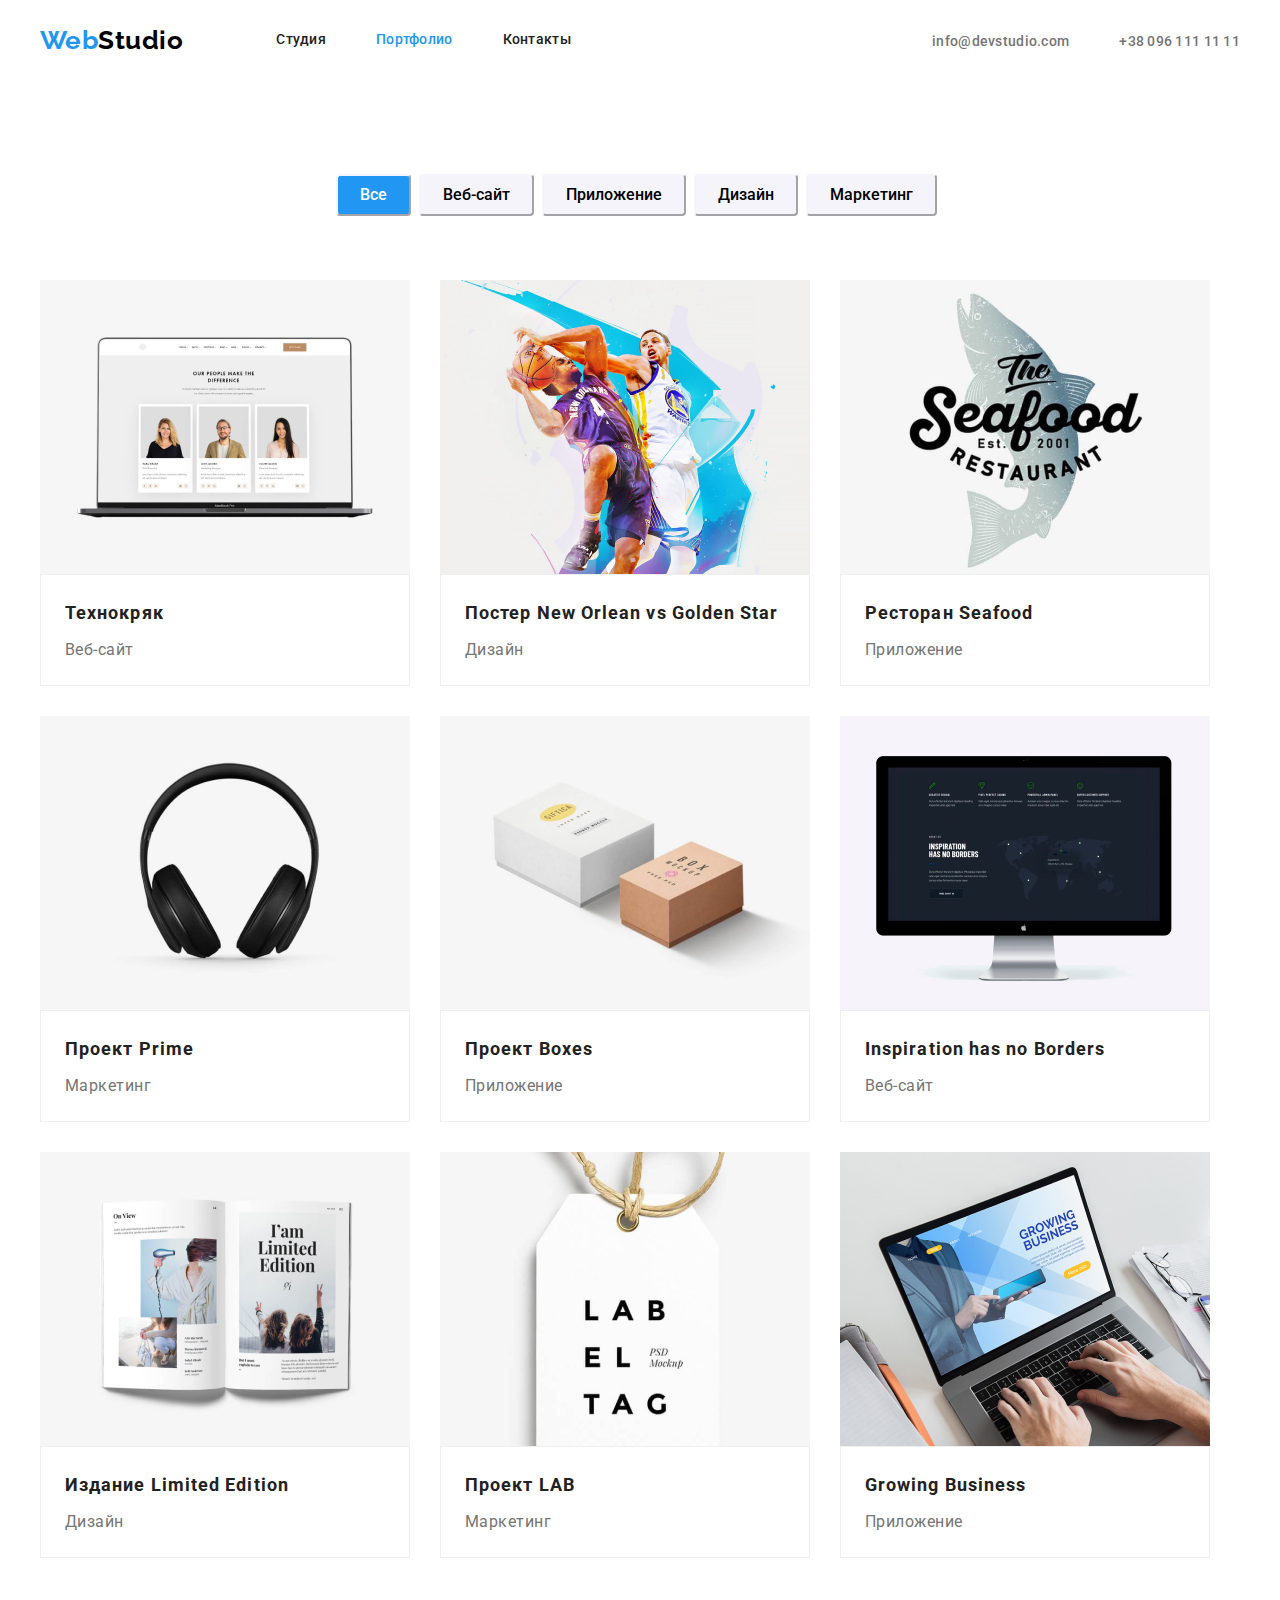
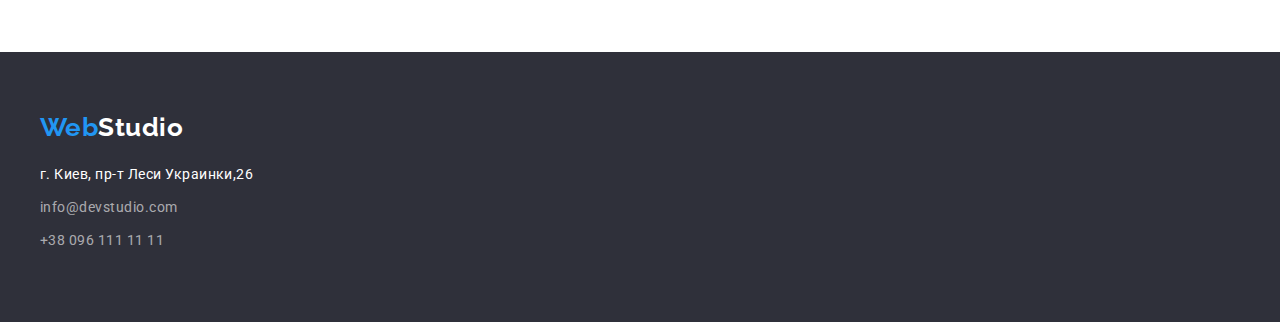
==== portfolio.html @ 83ccd25c "a" ====
<!DOCTYPE html>
<html lang="ru">

<head>
    <meta charset="UTF-8">
    <meta http-equiv="X-UA-Compatible" content="IE=edge">
    <meta name="viewport" content="width=dewice-width,initial-scale=1.0">
    <title>WebStudio</title>
    <link
        href="https://fonts.googleapis.com/css2?family=Raleway:wght@700&family=Roboto:wght@400;500;700;900&display=swap"
        rel="stylesheet">
    <link rel="stylesheet" href="https://cdnjs.cloudflare.com/ajax/libs/modern-normalize/1.1.0/modern-normalize.min.css"
        integrity="sha512-wpPYUAdjBVSE4KJnH1VR1HeZfpl1ub8YT/NKx4PuQ5NmX2tKuGu6U/JRp5y+Y8XG2tV+wKQpNHVUX03MfMFn9Q=="
        crossorigin="anonymous" referrerpolicy="no-referrer" />
    <link rel="stylesheet" href="./css/styles.css">
</head>

<body>
    <header>
        <div class="container nav">
            <nav>
                <a href="./index.html" class="logo header"><span>Web</span>Studio</a>
                <ul class="site-nav list">
                    <li class="link-nav"><a href="./index.html" class="nav link-nav">Студия</a></li>
                    <li class="link-nav"><a href="./portfolio.html" class="nav link-nav current">Портфолио</a></li>
                    <li class="link-nav"><a href="" class="nav link-nav">Контакты</a></li>
                </ul>
            </nav>
            <ul class="auto-naw list">
                <li class="link-nav"><a href="mailto:info@devstudio.com"
                        class="contacts link-nav">info@devstudio.com</a>
                </li>
                <li class="link-nav"><a href="tel:+380961111111" class="contacts link-nav">+38 096 111 11 11</a></li>
            </ul>
        </div>
    </header>
    <main>
        <section>
            <div class="container portfolio">
                <h1 class="delete">Магазин</h1>
                <ul class="button list">
                    <li class="link"><button class="button-portfolio activ" type="button">Все</button></li>
                    <li class="link"><button class="button-portfolio" type="button">Веб-сайт</button></li>
                    <li class="link"><button class="button-portfolio" type="button">Приложение</button></li>
                    <li class="link"><button class="button-portfolio" type="button">Дизайн</button></li>
                    <li class="link"><button class="button-portfolio" type="button">Маркетинг</button></li>
                </ul>
                <ul class="portfolio list">
                    <li class="link">
                        <img src="./images/portfolio/ноутбук.jpg" alt="ноутбук">
                        <div class="text-container">
                            <h2 class="title">Технокряк</h2>
                            <p class="text">Веб-сайт</p>
                        </div>
                    </li>
                    <li class="link">
                        <img src="./images/portfolio/баскетбол.jpg" alt="баскетбол">
                        <div class="text-container">
                            <h2 class="title">Постер New Orlean vs Golden Star</h2>
                            <p class="text">Дизайн</p>
                        </div>
                    </li>
                    <li class="link">
                        <img src="./images/portfolio/ресторан.jpg" alt="лого ресторана">
                        <div class="text-container">
                            <h2 class="title">Ресторан Seafood</h2>
                            <p class="text">Приложение</p>
                        </div>
                    </li>
                    <li class="link">
                        <img src="./images/portfolio/наушники.jpg" alt="наушники">
                        <div class="text-container">
                            <h2 class="title">Проект Prime</h2>
                            <p class="text">Маркетинг</p>
                        </div>
                    </li>
                    <li class="link">
                        <img src="./images/portfolio/коробки.jpg" alt="коробки">
                        <div class="text-container">
                            <h2 class="title">Проект Boxes</h2>
                            <p class="text">Приложение</p>
                        </div>
                    </li>
                    <li class="link">
                        <img src="./images/portfolio/монитор.jpg" alt="монитор">
                        <div class="text-container">
                            <h2 class="title">Inspiration has no Borders</h2>
                            <p class="text">Веб-сайт</p>
                        </div>
                    </li>
                    <li class="link">
                        <img src="./images/portfolio/книга.jpg" alt="открытая книга">
                        <div class="text-container">
                            <h2 class="title">Издание Limited Edition</h2>
                            <p class="text">Дизайн</p>
                        </div>
                    </li>
                    <li class="link">
                        <img src="./images/portfolio/лейбл.jpg" alt="лейбл">
                        <div class="text-container">
                            <h2 class="title">Проект LAB</h2>
                            <p class="text">Маркетинг</p>
                        </div>
                    </li>
                    <li class="link">
                        <img src="./images/portfolio/ноутбук2.jpg" alt="работа за ноутбуком">
                        <div class="text-container">
                            <h2 class="title">Growing Business</h2>
                            <p class="text">Приложение</p>
                        </div>
                    </li>
                </ul>
            </div>
        </section>
    </main>
    <footer>
        <div class="container footer">
            <a href="./index.html" class="logo footer"><span>Web</span>Studio</a>
            <address>
                <ul class="address list">
                    <li class="link">
                        <a href="" class="city">г. Киев, пр-т Леси Украинки,26</a>
                    </li>
                    <li class="link">
                        <a href="mailto:info@devstudio.com" class="mail">info@devstudio.com</a>
                    </li>
                    <li class="link">
                        <a href="tel:380961111111" class="mail">+38 096 111 11 11</a>
                    </li>
                </ul>
            </address>
        </div>
    </footer>
</body>
---- css/styles.css ----
:root {
    --praimeri-text-color: #212121;
    --title-text-color: #757575;
    --accent-color: #2196F3;
    --white-color: #ffffff;
    --backgraund-section-color: #F5F4FA;
    --hero-footer-background-color: #2F303A;
}

body {
    background-color: #fff;
    color: var(--praimeri-text-color);
    font-family: Roboto, sans-serif;
    font-size: 16px;
    letter-spacing: 0.03em;
    margin: 0;
}

.link-nav,
.link {
    text-decoration: none;
}

.list {
    list-style: none;
    padding: 0;
    margin: 0;
}

button {
    font-family: inherit;
}

/* logo */

.logo {
    font-family: Raleway, sans-serif;
    font-size: 26px;
    font-weight: 700;
    line-height: 1.19;
    text-decoration: none;
}

.logo.header {
    color: #000;
    margin-right: 93px;
}

.logo.footer {
    display: inline-block;
    color: var(--white-color);
    margin-bottom: 20px;
}

span {
    color: var(--accent-color);
}

/* site nav */

nav {
    display: flex;
    align-items: center;
}

.nav.link-nav,
.contacts.link-nav {
    font-size: 14px;
    font-weight: 500;
    line-height: 1.14;
    letter-spacing: 0.02em;
    text-align: left;
    text-decoration: none;
}

.site-nav {
    display: flex;
}

.site-nav.list .link-nav {
    display: block;
    margin-right: 50px;
    padding-top: 32px;
    padding-bottom: 32px;

    color: var(--praimeri-text-color);
}

.site-nav .link-nav:last-child {
    margin-right: 0;
}

.site-nav .link-nav.current {
    color: var(--accent-color);
}

.auto-naw.list .link-nav {
    color: var(--title-text-color);
}

.auto-naw .link-nav:hover,
.auto-naw .link-nav:focus {
    color: var(--accent-color);
}

.site-nav .link-nav:hover,
.site-nav .link-nav:focus {
    color: var(--accent-color);
}

.auto-naw.list {
    display: flex;
    margin-left: auto;
}

.auto-naw .link-nav+.link-nav {
    margin-left: 50px;
}

/* hero */

.hero {
    background-color: #2F303A;
    text-align: center;
    padding-top: 200px;

    min-height: 600px;
    margin-left: auto;
    margin-right: auto;
    background-color: rgba(47, 48, 58, 0.4);
    background-image: url(../images/head/bacground.jpg);
    background-repeat: no-repeat;
    background-position: center;
    background-size: cover;
}

.hero-title {
    color: var(--white-color);
    font-size: 44px;
    font-weight: 900;
    line-height: 1.36;
    letter-spacing: 0.06em;
    text-align: center;
    text-transform: uppercase;
    margin-top: 0;
    margin-bottom: 30px;
}

/* section */

section {
    padding-top: 94px;
    padding-bottom: 94px;
}


.section.team {
    background-color: var(--backgraund-section-color);
}

.section-title {
    font-size: 36px;
    line-height: 1.67;
    text-align: center;
    margin-top: 0;
    margin-bottom: 50px;
}

.delete {
    font-size: 0px;
}

/* feature */

.feature.list {
    display: flex;
}

.link:last-child {
    margin-right: 0;
}

.feature .title {
    font-size: 14px;
    line-height: 1.14;
    text-align: left;
    text-transform: uppercase;
    margin-top: 0;
    margin-bottom: 10px;
}

.feature .text {
    font-size: 14px;
    line-height: 1.71;
    text-align: left;
    margin: 0;
}

.link {
    width: 270px;
    margin-right: 30px;
}

.image.list .link,
.portfolio .link {
    width: 370px;
}

.image.list {
    display: flex;
}

.team.list {
    display: flex;
}

.team .name {
    font-size: 16px;
    font-weight: 500;
    line-height: 1.19;
    text-align: center;
    margin-top: 30px;
    margin-bottom: 10px;
}

.team .text {
    line-height: 1.19;
    text-align: center;
    color: var(--title-text-color);
    margin-top: 0;
    margin-bottom: 30px;
}

.team .link {
    background-color: var(--white-color);
}

.portfolio.list {
    display: flex;
    flex-wrap: wrap;
    text-align: left;
}

.portfolio .link:nth-child(3n) {
    margin-right: 0px;
}

.portfolio .link:not(:nth-last-child(-n+3)) {
    margin-bottom: 30px;
}


.portfolio.list .title {
    font-size: 18px;
    line-height: 2;
    letter-spacing: 0.06em;
    margin-top: 0;
    margin-bottom: 4px;
}

.portfolio .text {
    line-height: 1.88;
    color: var(--title-text-color);
    margin: 0;
}

.text-container {
    padding: 20px 24px;
    border: 1px solid #EEEEEE;
}

img {
    display: block;
}

/* button */

.buttons {
    border-radius: 4px;
    padding: 10px 32px;
    border: 0;


    color: var(--white-color);
    background-color: var(--accent-color);
    font-weight: 700;
    line-height: 1.88;
    letter-spacing: 0.06em;
    cursor: pointer;
}

.button-portfolio {
    background: var(--backgraund-section-color);
    font-size: 16px;
    font-weight: 500;
    line-height: 1.63;
    border-radius: 4px;
    padding: 6px 22px;
    border-color: var(--backgraund-section-color);
}

.button-portfolio:hover,
.button-portfolio:focus {
    color: var(--white-color);
    background-color: var(--accent-color);
}

.button.list {
    display: flex;
    margin-top: 0;
    margin-bottom: 34px;
    justify-content: center;
}

.button.list .link {
    margin-right: 8px;
    width: auto;
}

/* footer */

footer {
    background-color: var(--hero-footer-background-color);
}

.address.list {}

.address .city {
    display: inline-block;
    margin-bottom: 9px;

    color: var(--white-color);
    font-style: normal;
    font-size: 14px;
    line-height: 1.71;
    text-align: left;
    text-decoration: none;
}

.address .mail {
    display: inline-block;
    margin-bottom: 9px;

    color: rgba(255, 255, 255, 0.6);
    font-style: normal;
    font-size: 14px;
    line-height: 1.71;
    text-align: left;
    text-decoration: none;
}

.address .mail:hover,
:focus {
    color: var(--accent-color);
}

.button-portfolio.activ {
    color: var(--white-color);
    background-color: var(--accent-color);
}

.container {
    width: 1200px;
    padding-left: 15px;
    padding-right: 15px;
    margin: 0 auto;


    /* outline: 2px solid #000; */
}

.container.footer {
    padding-top: 60px;
    padding-bottom: 60px;
}

.container.nav {
    display: flex;
    align-items: center;
    max-height: 80px;
}

.section.about {
    padding-top: 0;
}
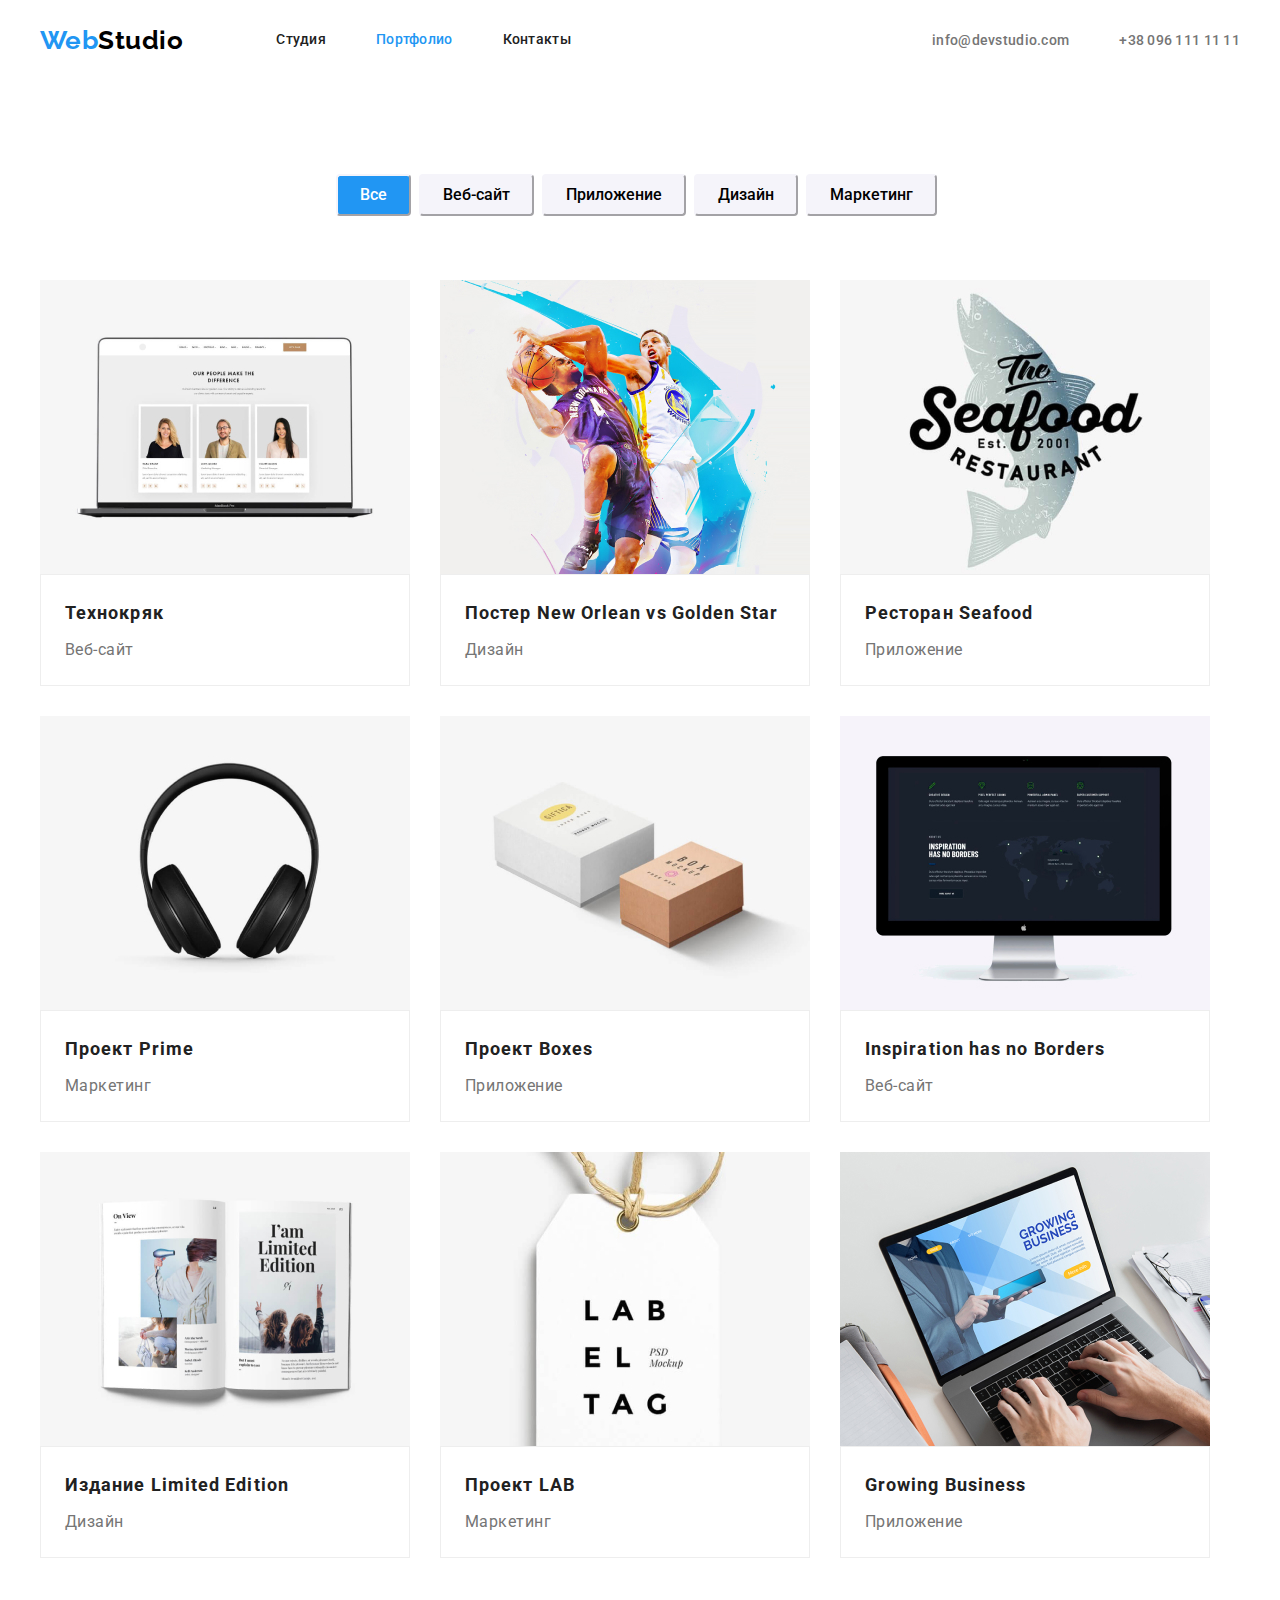
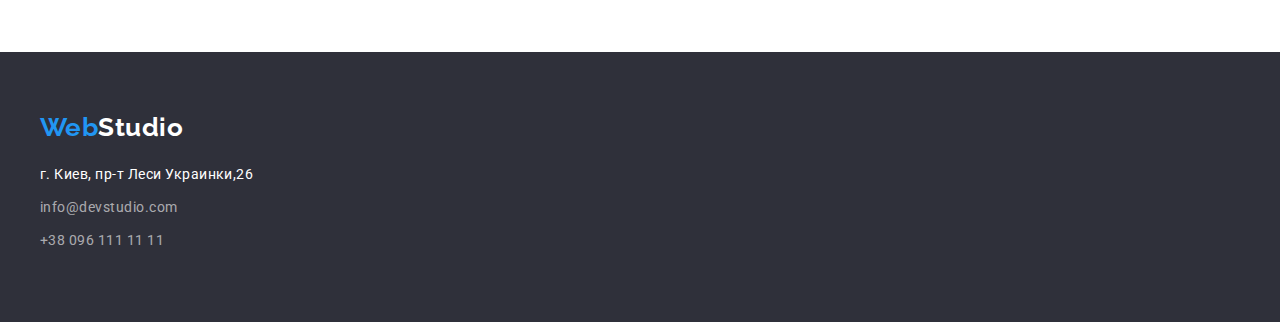
==== commit daf900f4: "test" ====
--- a/portfolio.html
+++ b/portfolio.html
@@ -27,8 +27,7 @@
                 </ul>
             </nav>
             <ul class="auto-naw list">
-                <li class="link-nav"><a href="mailto:info@devstudio.com"
-                        class="contacts link-nav">info@devstudio.com</a>
+                <li class="link-nav"><a href="mailto:info@devstudio.com" class="contacts link-nav">info@devstudio.com</a>
                 </li>
                 <li class="link-nav"><a href="tel:+380961111111" class="contacts link-nav">+38 096 111 11 11</a></li>
             </ul>
--- a/css/styles.css
+++ b/css/styles.css
@@ -75,14 +75,13 @@
 
 .site-nav {
     display: flex;
+    padding-top: 32px;
+    padding-bottom: 32px;
 }
 
 .site-nav.list .link-nav {
     display: block;
     margin-right: 50px;
-    padding-top: 32px;
-    padding-bottom: 32px;
-
     color: var(--praimeri-text-color);
 }
 
@@ -118,22 +117,22 @@
 }
 
 /* hero */
-
+/* 
 .hero {
-    background-color: #2F303A;
     text-align: center;
     padding-top: 200px;
 
+    width: 1600px;
     min-height: 600px;
     margin-left: auto;
     margin-right: auto;
     background-color: rgba(47, 48, 58, 0.4);
     background-image: url(../images/head/bacground.jpg);
+    background-color: red;
     background-repeat: no-repeat;
     background-position: center;
     background-size: cover;
 }
-
 .hero-title {
     color: var(--white-color);
     font-size: 44px;
@@ -144,7 +143,7 @@
     text-transform: uppercase;
     margin-top: 0;
     margin-bottom: 30px;
-}
+} */
 
 /* section */
 
@@ -194,6 +193,12 @@
     line-height: 1.71;
     text-align: left;
     margin: 0;
+}
+
+.feature .title::before{
+    content: "";
+    display: block;
+    height: 120px;
 }
 
 .link {
@@ -377,7 +382,6 @@
 .container.nav {
     display: flex;
     align-items: center;
-    max-height: 80px;
 }
 
 .section.about {
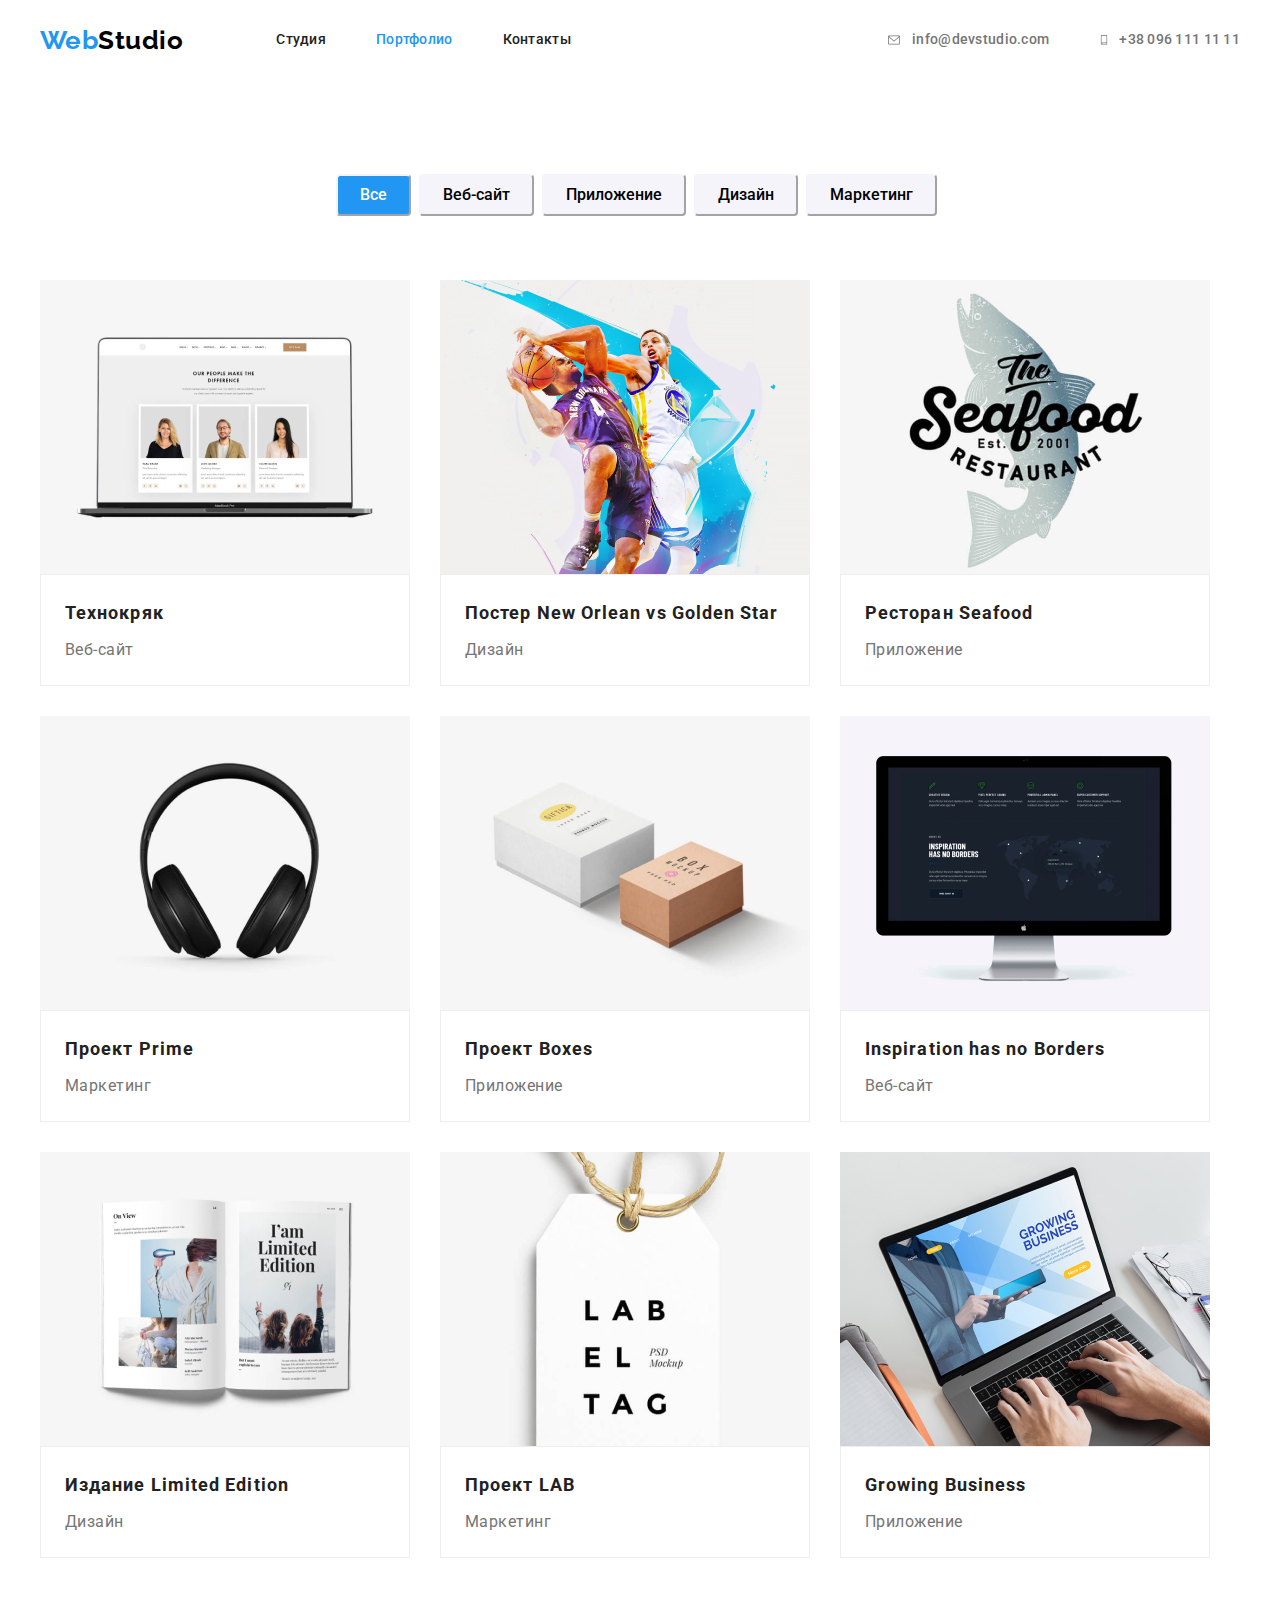
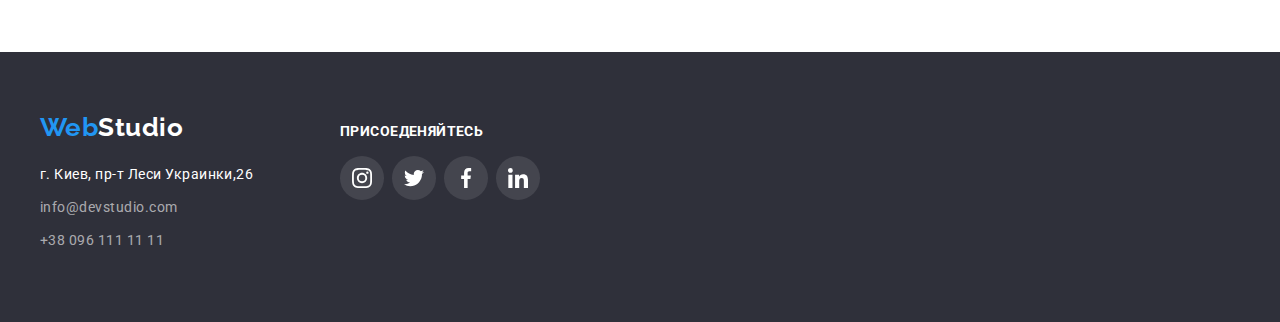
==== commit 69ddb8af: "4 home work" ====
--- a/portfolio.html
+++ b/portfolio.html
@@ -27,9 +27,19 @@
                 </ul>
             </nav>
             <ul class="auto-naw list">
-                <li class="link-nav"><a href="mailto:info@devstudio.com" class="contacts link-nav">info@devstudio.com</a>
+                <li class="link-nav">
+                    <svg class="envelope" width="16" height="12">
+                        <use href="./images/icon.svg/symbol-defs.svg#icon-envelope"> </use>
+                    </svg>
+                    <a href="mailto:info@devstudio.com" class="contacts link-nav">
+                        info@devstudio.com</a>
                 </li>
-                <li class="link-nav"><a href="tel:+380961111111" class="contacts link-nav">+38 096 111 11 11</a></li>
+                <li class="link-nav">
+                    <svg class="smartphone" width="10" height="16">
+                        <use href="./images/icon.svg/symbol-defs.svg#icon-smartphone"> </use>
+                    </svg>
+                    <a href="tel:+380961111111" class="contacts link-nav">+38 096 111 11 11</a>
+                </li>
             </ul>
         </div>
     </header>
@@ -114,20 +124,65 @@
     </main>
     <footer>
         <div class="container footer">
-            <a href="./index.html" class="logo footer"><span>Web</span>Studio</a>
-            <address>
-                <ul class="address list">
-                    <li class="link">
-                        <a href="" class="city">г. Киев, пр-т Леси Украинки,26</a>
-                    </li>
-                    <li class="link">
-                        <a href="mailto:info@devstudio.com" class="mail">info@devstudio.com</a>
-                    </li>
-                    <li class="link">
-                        <a href="tel:380961111111" class="mail">+38 096 111 11 11</a>
-                    </li>
-                </ul>
-            </address>
+            <div class="flex">
+                <div>
+                    <a href="./index.html" class="logo footer"><span>Web</span>Studio</a>
+                    <address>
+                        <ul class="address list">
+                            <li class="link">
+                                <a href="" class="city">г. Киев, пр-т Леси Украинки,26</a>
+                            </li>
+                            <li class="link">
+                                <a href="mailto:info@devstudio.com" class="mail">info@devstudio.com</a>
+                            </li>
+                            <li class="link">
+                                <a href="tel:380961111111" class="mail">+38 096 111 11 11</a>
+                            </li>
+                        </ul>
+                    </address>
+                </div>
+                <div class="footer-icon">
+                    <h3 class="footer title">ПРИСОЕДЕНЯЙТЕСЬ</h3>
+                    <ul class="flex-icon">
+                        <li class="link-icon">
+                            <a href="https://www.instagram.com/">
+                                <div class="icon-team first-child fodt">
+                                    <svg class="instagram footer" width="44" hight="44">
+                                        <use href="./images/icon.svg/symbol-defs.svg#icon-instagram"></use>
+                                    </svg>
+                                </div>
+                            </a>
+                        </li>
+                        <li class="link-icon">
+                            <a href="https://twitter.com/">
+                                <div class="icon-team fodt">
+                                    <svg class="instagram footer" width="44" hight="44">
+                                        <use href="./images/icon.svg/symbol-defs.svg#icon-twitter"></use>
+                                    </svg>
+                                </div>
+                            </a>
+                        </li>
+                        <li class="link-icon">
+                            <a href="https://www.facebook.com/">
+                                <div class="icon-team fodt">
+                                    <svg class="instagram footer" width="44" hight="44">
+                                        <use href="./images/icon.svg/symbol-defs.svg#icon-facebook"></use>
+                                    </svg>
+                                </div>
+                            </a>
+                        </li>
+                        <li class="link-icon">
+                            <a href="https://www.linkedin.com/">
+                                <div class="icon-team fodt">
+                                    <svg class="instagram footer" width="44" hight="44">
+                                        <use href="./images/icon.svg/symbol-defs.svg#icon-linkedin"></use>
+                                    </svg>
+                                </div>
+                            </a>
+                        </li>
+                    </ul>
+                </div>
+            </div>
         </div>
     </footer>
-</body>+    </body>--- a/css/styles.css
+++ b/css/styles.css
@@ -5,6 +5,7 @@
     --white-color: #ffffff;
     --backgraund-section-color: #F5F4FA;
     --hero-footer-background-color: #2F303A;
+    --icon-color: #AFB1B8;
 }
 
 body {
@@ -95,7 +96,9 @@
 
 .auto-naw.list .link-nav {
     color: var(--title-text-color);
-}
+    display:flex;
+}
+
 
 .auto-naw .link-nav:hover,
 .auto-naw .link-nav:focus {
@@ -110,6 +113,7 @@
 .auto-naw.list {
     display: flex;
     margin-left: auto;
+    align-content: center;
 }
 
 .auto-naw .link-nav+.link-nav {
@@ -117,7 +121,7 @@
 }
 
 /* hero */
-/* 
+
 .hero {
     text-align: center;
     padding-top: 200px;
@@ -128,7 +132,7 @@
     margin-right: auto;
     background-color: rgba(47, 48, 58, 0.4);
     background-image: url(../images/head/bacground.jpg);
-    background-color: red;
+    background-color: var(--hero-footer-background-color);
     background-repeat: no-repeat;
     background-position: center;
     background-size: cover;
@@ -143,7 +147,7 @@
     text-transform: uppercase;
     margin-top: 0;
     margin-bottom: 30px;
-} */
+}
 
 /* section */
 
@@ -195,11 +199,16 @@
     margin: 0;
 }
 
-.feature .title::before{
+/* .feature .link::before{
     content: "";
     display: block;
     height: 120px;
-}
+    width: 270px;
+    background-color: var(--backgraund-section-color);
+    margin-bottom: 30px;
+    background-repeat: no-repeat;
+    background-position: center;
+} */
 
 .link {
     width: 270px;
@@ -217,6 +226,10 @@
 
 .team.list {
     display: flex;
+}
+.team.list .link{
+    box-shadow: 0px 4px 4px 0px rgba(0, 0, 0, 0.25);
+    border-radius: 4px;
 }
 
 .team .name {
@@ -232,8 +245,7 @@
     line-height: 1.19;
     text-align: center;
     color: var(--title-text-color);
-    margin-top: 0;
-    margin-bottom: 30px;
+    margin:0;
 }
 
 .team .link {
@@ -252,6 +264,13 @@
 
 .portfolio .link:not(:nth-last-child(-n+3)) {
     margin-bottom: 30px;
+}
+
+.portfolio.list .link:hover,
+.portfolio.list .link:focus{
+    box-shadow: 0px 4px 4px 0px rgba(0, 0, 0, 0.25);
+    border-radius: 4px;
+    cursor: pointer;
 }
 
 
@@ -328,8 +347,6 @@
     background-color: var(--hero-footer-background-color);
 }
 
-.address.list {}
-
 .address .city {
     display: inline-block;
     margin-bottom: 9px;
@@ -386,4 +403,175 @@
 
 .section.about {
     padding-top: 0;
+}
+
+.clients{
+    text-align: center;
+}
+
+.envelope{
+    margin-right: 10px;
+    padding: 0;
+    margin-top: 2px;
+    fill: var(--title-text-color);
+}
+
+.envelope:hover,
+.envelope:focus{
+    fill: var(--accent-color);
+    cursor: pointer;
+}
+
+.smartphone{
+    margin-right: 10px;
+    padding: 0;
+}
+
+.smartphone:hover,
+.smartphone:focus{
+    fill: var(--accent-color);
+    cursor: pointer;
+}
+
+.icon{
+    display: block;
+        height: 120px;
+        width: 270px;
+        background-color: var(--backgraund-section-color);
+        margin-bottom: 30px;
+}
+
+.antenna{
+   margin: 25px 100px;
+}
+
+.icon-team{
+    display: inline-flex;
+    width: 44px;
+    height: 44px;
+    margin: 16px 4px 30px 4px;
+}
+.team.list .first-child{
+    margin-left: 25px;
+}
+
+.instagram{
+    fill: var(--icon-color);
+    padding: 12px;
+}
+
+.instagram:hover,
+.instagram:focus{
+    fill: var(--white-color);
+}
+
+.icon-team:hover,
+.icon-team:focus{
+    background-color: var(--accent-color);
+    cursor: pointer;
+    border-radius: 50%;
+}
+
+.fon-clients{
+    width: 170px;
+    height: 92px;
+    border: 1px solid #AFB1B8
+}
+
+.fon-clients:hover,
+.fon-clients:focus{
+    border: 1px solid var(--accent-color);
+}
+
+.clients.list{
+    display:flex;
+    justify-content: center;
+}
+
+.utility{
+    fill: var(--icon-color);
+    padding: 16px 32px;
+}
+
+.utility:hover,
+.utility:focus{
+    fill: var(--accent-color);
+}
+
+a{
+    color: #fff;
+    margin: 0;
+    padding: 0;
+}
+a:hover,
+a:focus{
+    color: #fff;
+}
+
+li{
+    list-style: none;
+}
+
+.client{
+    margin-left: 15px;
+    margin-right: 15px;
+}
+.client:first-child{
+    margin-left: 0;
+}
+
+.client:last-child{
+    margin-right: 0;
+}
+
+.footer.title{
+    font-family: Roboto;
+        font-size: 14px;
+        font-weight: 700;
+        line-height: 1.14;
+        letter-spacing: 0.03em;
+        text-align: left;
+        color: #FFFFFF;
+        margin: 0;
+}
+
+.flex{
+    display: flex;
+}
+
+.flex-icon{
+    display: flex;
+    margin: 0;
+    padding: 0;
+}
+
+.flex-icon .link-icon{
+    margin: 0;
+    padding:0;
+    text-align: center;
+}
+
+.footer-icon{
+    width: 210px;
+    margin-top: 12px;
+}
+
+.instagram.footer{
+    fill: var(--white-color);  
+}
+
+.flex-icon .fodt{
+    border-radius: 50%;
+    background-color: rgba(255, 255, 255, 0.1);
+}
+
+.icon-team.first-child.fodt{
+    margin-left: 0;
+}
+
+.flex-icon .fodt:hover,
+.flex-icon .fodt:hover{
+    background-color: var(--accent-color);
+    border-radius: 50%;
+    cursor: pointer;
 }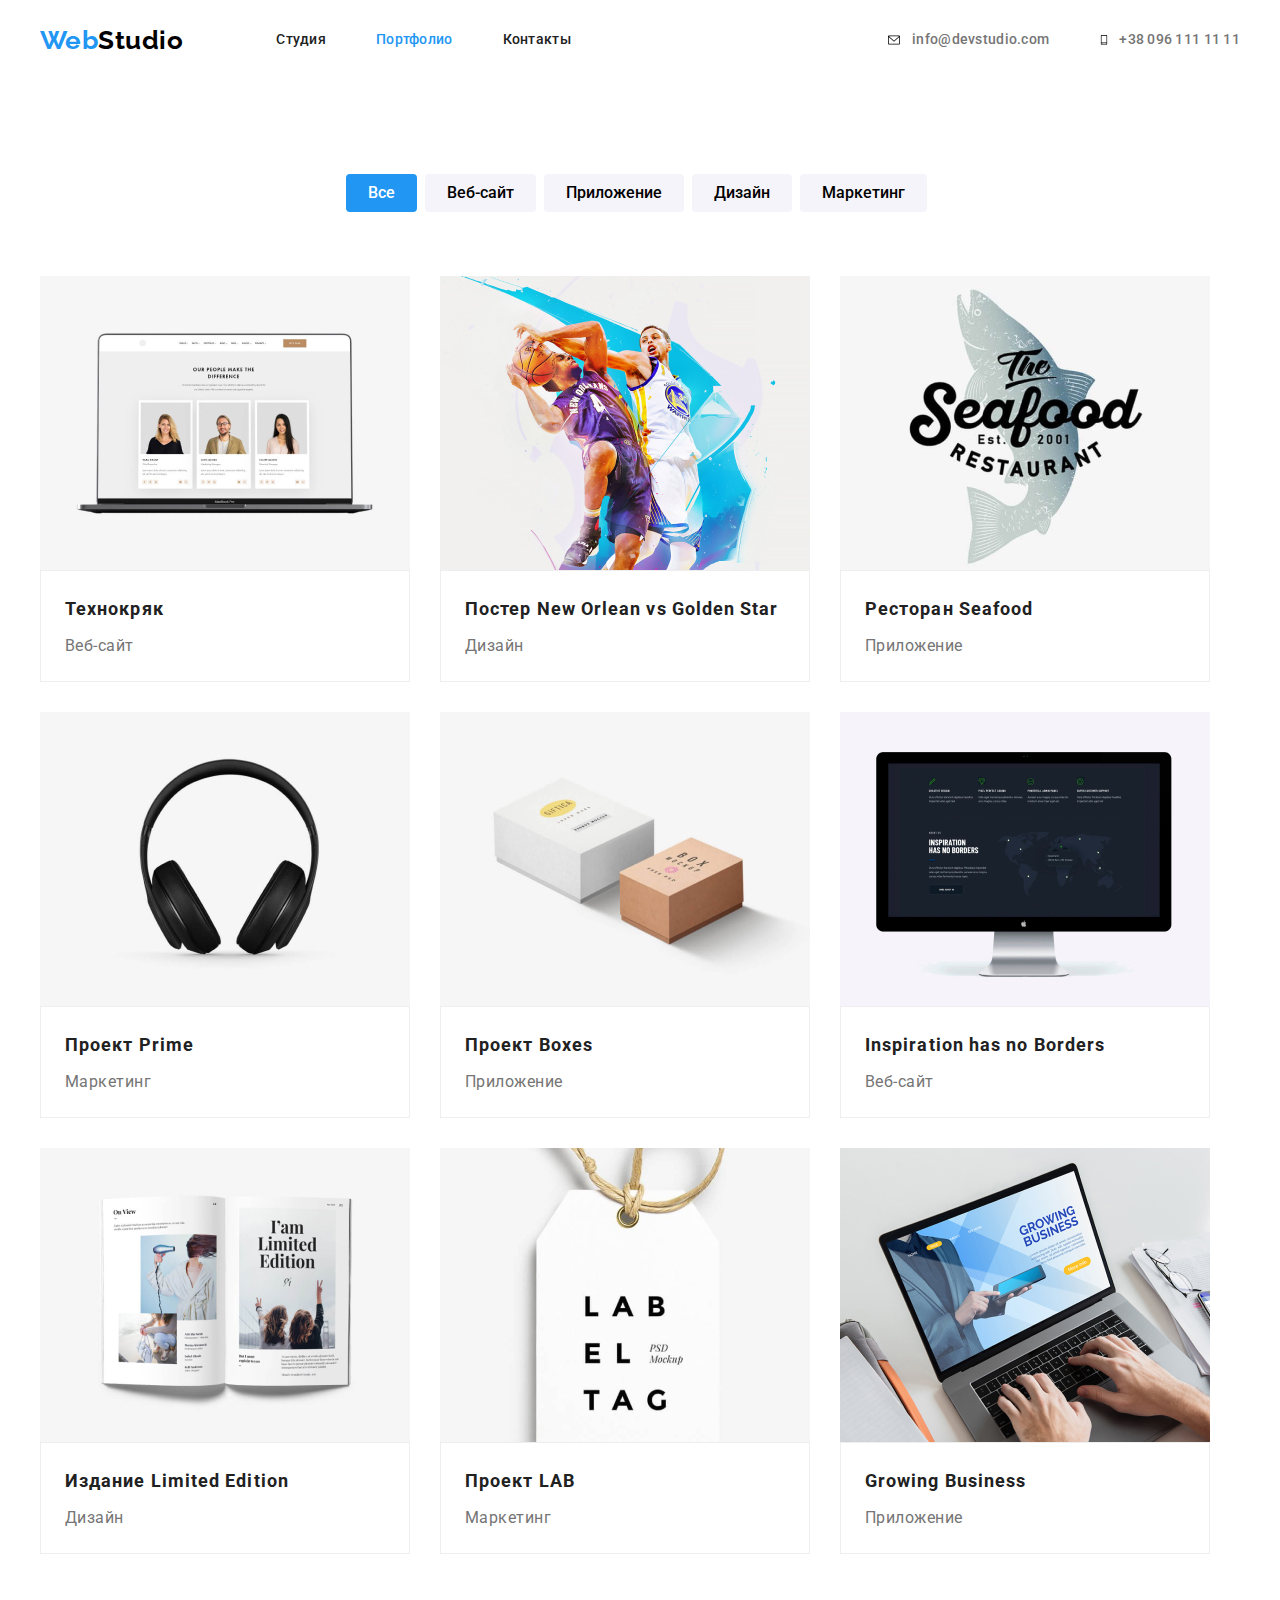
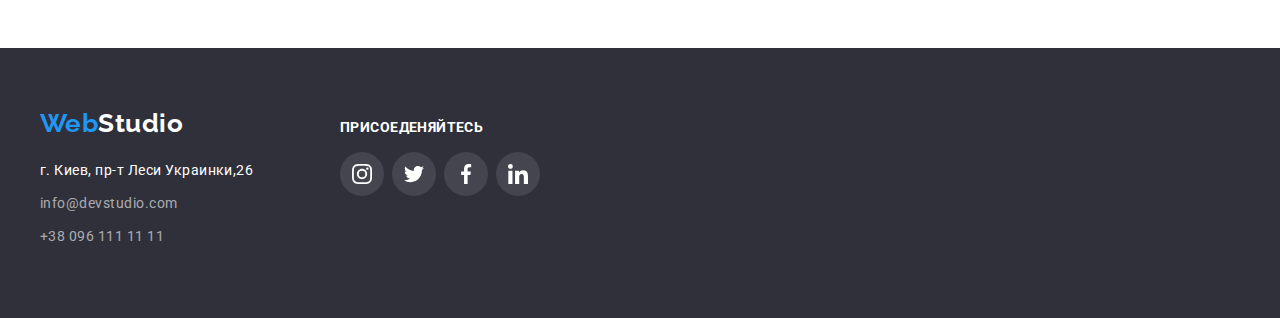
==== commit f494ea9f: "4 home work fix" ====
--- a/portfolio.html
+++ b/portfolio.html
@@ -29,14 +29,14 @@
             <ul class="auto-naw list">
                 <li class="link-nav">
                     <svg class="envelope" width="16" height="12">
-                        <use href="./images/icon.svg/symbol-defs.svg#icon-envelope"> </use>
+                        <use href="./images/icons.svg#icon-envelope"> </use>
                     </svg>
                     <a href="mailto:info@devstudio.com" class="contacts link-nav">
                         info@devstudio.com</a>
                 </li>
                 <li class="link-nav">
                     <svg class="smartphone" width="10" height="16">
-                        <use href="./images/icon.svg/symbol-defs.svg#icon-smartphone"> </use>
+                        <use href="./images/icons.svg#icon-smartphone"> </use>
                     </svg>
                     <a href="tel:+380961111111" class="contacts link-nav">+38 096 111 11 11</a>
                 </li>
@@ -148,7 +148,7 @@
                             <a href="https://www.instagram.com/">
                                 <div class="icon-team first-child fodt">
                                     <svg class="instagram footer" width="44" hight="44">
-                                        <use href="./images/icon.svg/symbol-defs.svg#icon-instagram"></use>
+                                        <use href="./images/icons.svg#icon-instagram"></use>
                                     </svg>
                                 </div>
                             </a>
@@ -157,7 +157,7 @@
                             <a href="https://twitter.com/">
                                 <div class="icon-team fodt">
                                     <svg class="instagram footer" width="44" hight="44">
-                                        <use href="./images/icon.svg/symbol-defs.svg#icon-twitter"></use>
+                                        <use href="./images/icons.svg#icon-twitter"></use>
                                     </svg>
                                 </div>
                             </a>
@@ -166,7 +166,7 @@
                             <a href="https://www.facebook.com/">
                                 <div class="icon-team fodt">
                                     <svg class="instagram footer" width="44" hight="44">
-                                        <use href="./images/icon.svg/symbol-defs.svg#icon-facebook"></use>
+                                        <use href="./images/icons.svg#icon-facebook"></use>
                                     </svg>
                                 </div>
                             </a>
@@ -175,7 +175,7 @@
                             <a href="https://www.linkedin.com/">
                                 <div class="icon-team fodt">
                                     <svg class="instagram footer" width="44" hight="44">
-                                        <use href="./images/icon.svg/symbol-defs.svg#icon-linkedin"></use>
+                                        <use href="./images/icons.svg#icon-linkedin"></use>
                                     </svg>
                                 </div>
                             </a>
--- a/css/styles.css
+++ b/css/styles.css
@@ -64,6 +64,11 @@
     align-items: center;
 }
 
+.auto-naw.list .contacts.link-nav:hover{
+    color: var(--accent-color);
+    fill: var(--accent-color);
+}
+
 .nav.link-nav,
 .contacts.link-nav {
     font-size: 14px;
@@ -96,8 +101,10 @@
 
 .auto-naw.list .link-nav {
     color: var(--title-text-color);
-    display:flex;
-}
+    display:inline-flex;
+}
+
+
 
 
 .auto-naw .link-nav:hover,
@@ -199,17 +206,6 @@
     margin: 0;
 }
 
-/* .feature .link::before{
-    content: "";
-    display: block;
-    height: 120px;
-    width: 270px;
-    background-color: var(--backgraund-section-color);
-    margin-bottom: 30px;
-    background-repeat: no-repeat;
-    background-position: center;
-} */
-
 .link {
     width: 270px;
     margin-right: 30px;
@@ -320,7 +316,7 @@
     line-height: 1.63;
     border-radius: 4px;
     padding: 6px 22px;
-    border-color: var(--backgraund-section-color);
+    border: 0;
 }
 
 .button-portfolio:hover,
@@ -413,7 +409,7 @@
     margin-right: 10px;
     padding: 0;
     margin-top: 2px;
-    fill: var(--title-text-color);
+    /* fill:#757575; */
 }
 
 .envelope:hover,
@@ -425,6 +421,7 @@
 .smartphone{
     margin-right: 10px;
     padding: 0;
+    /* fill: var(--title-text-color); */
 }
 
 .smartphone:hover,
